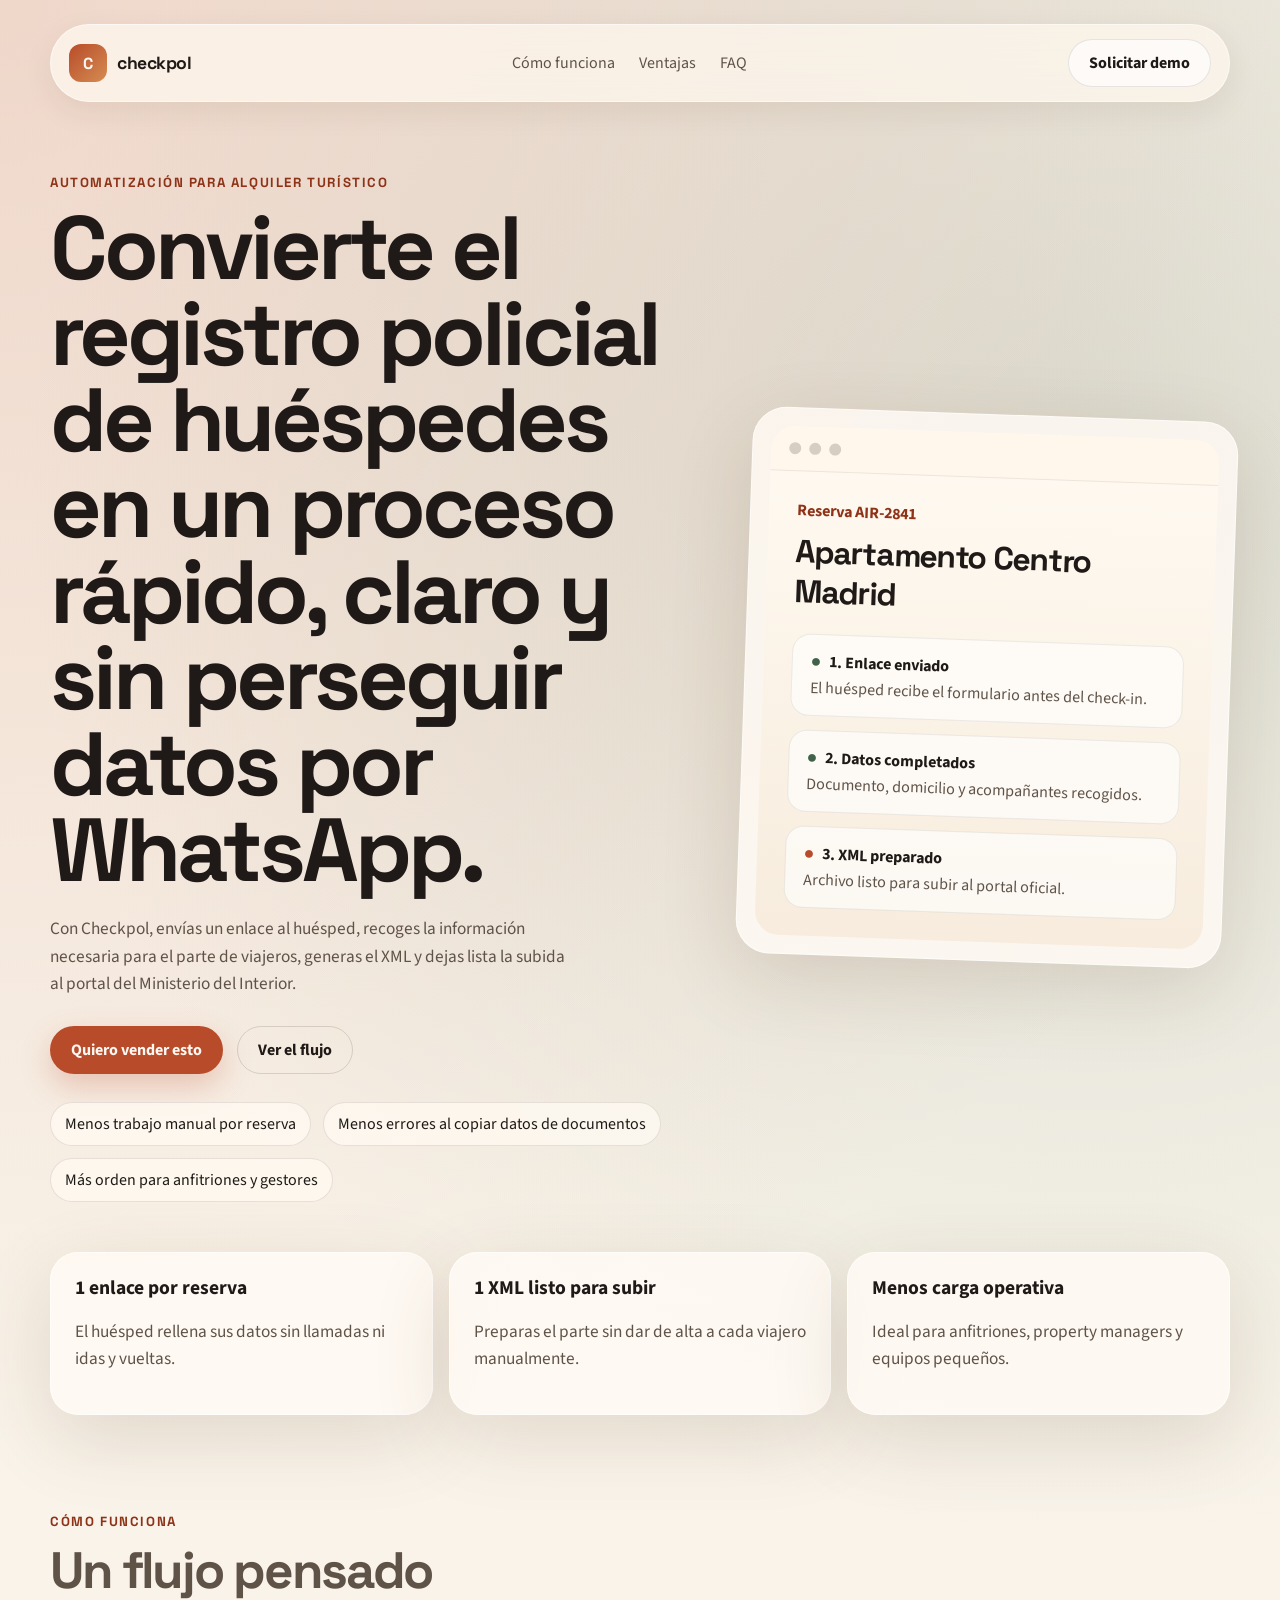
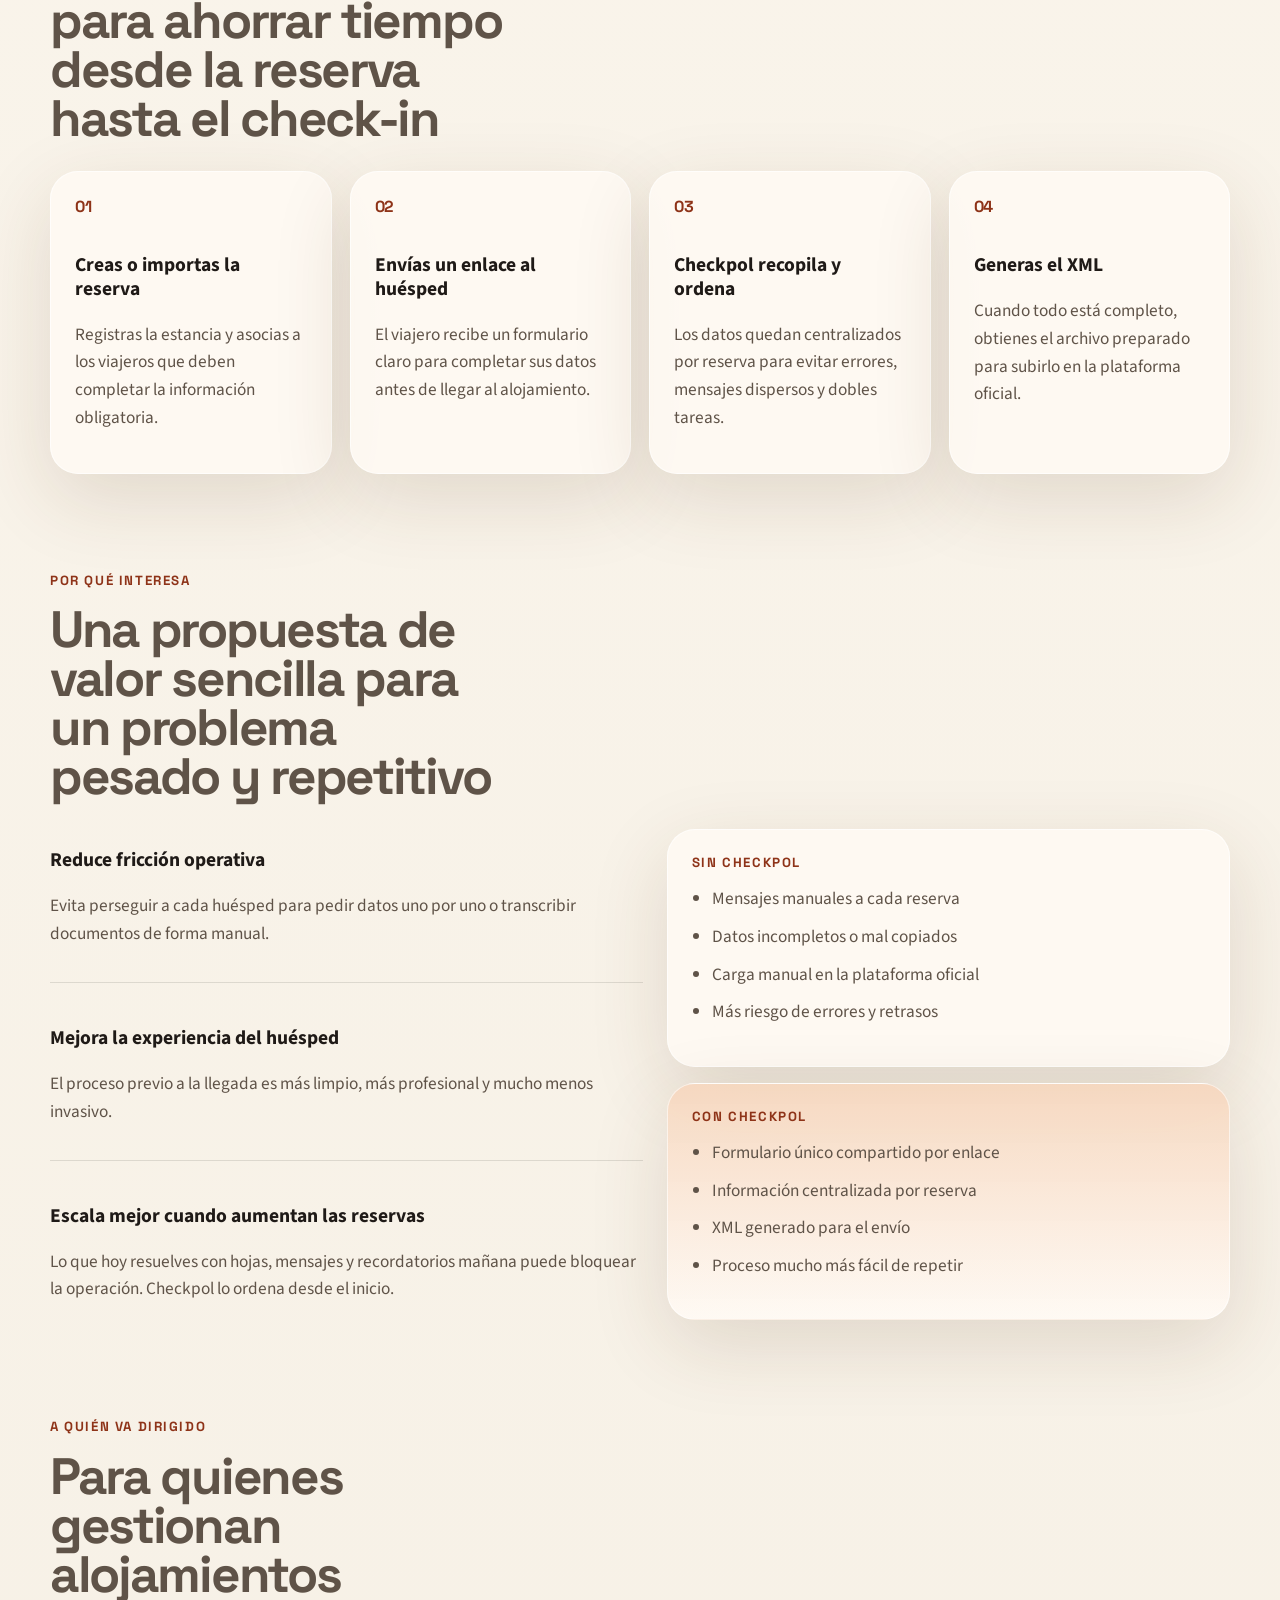
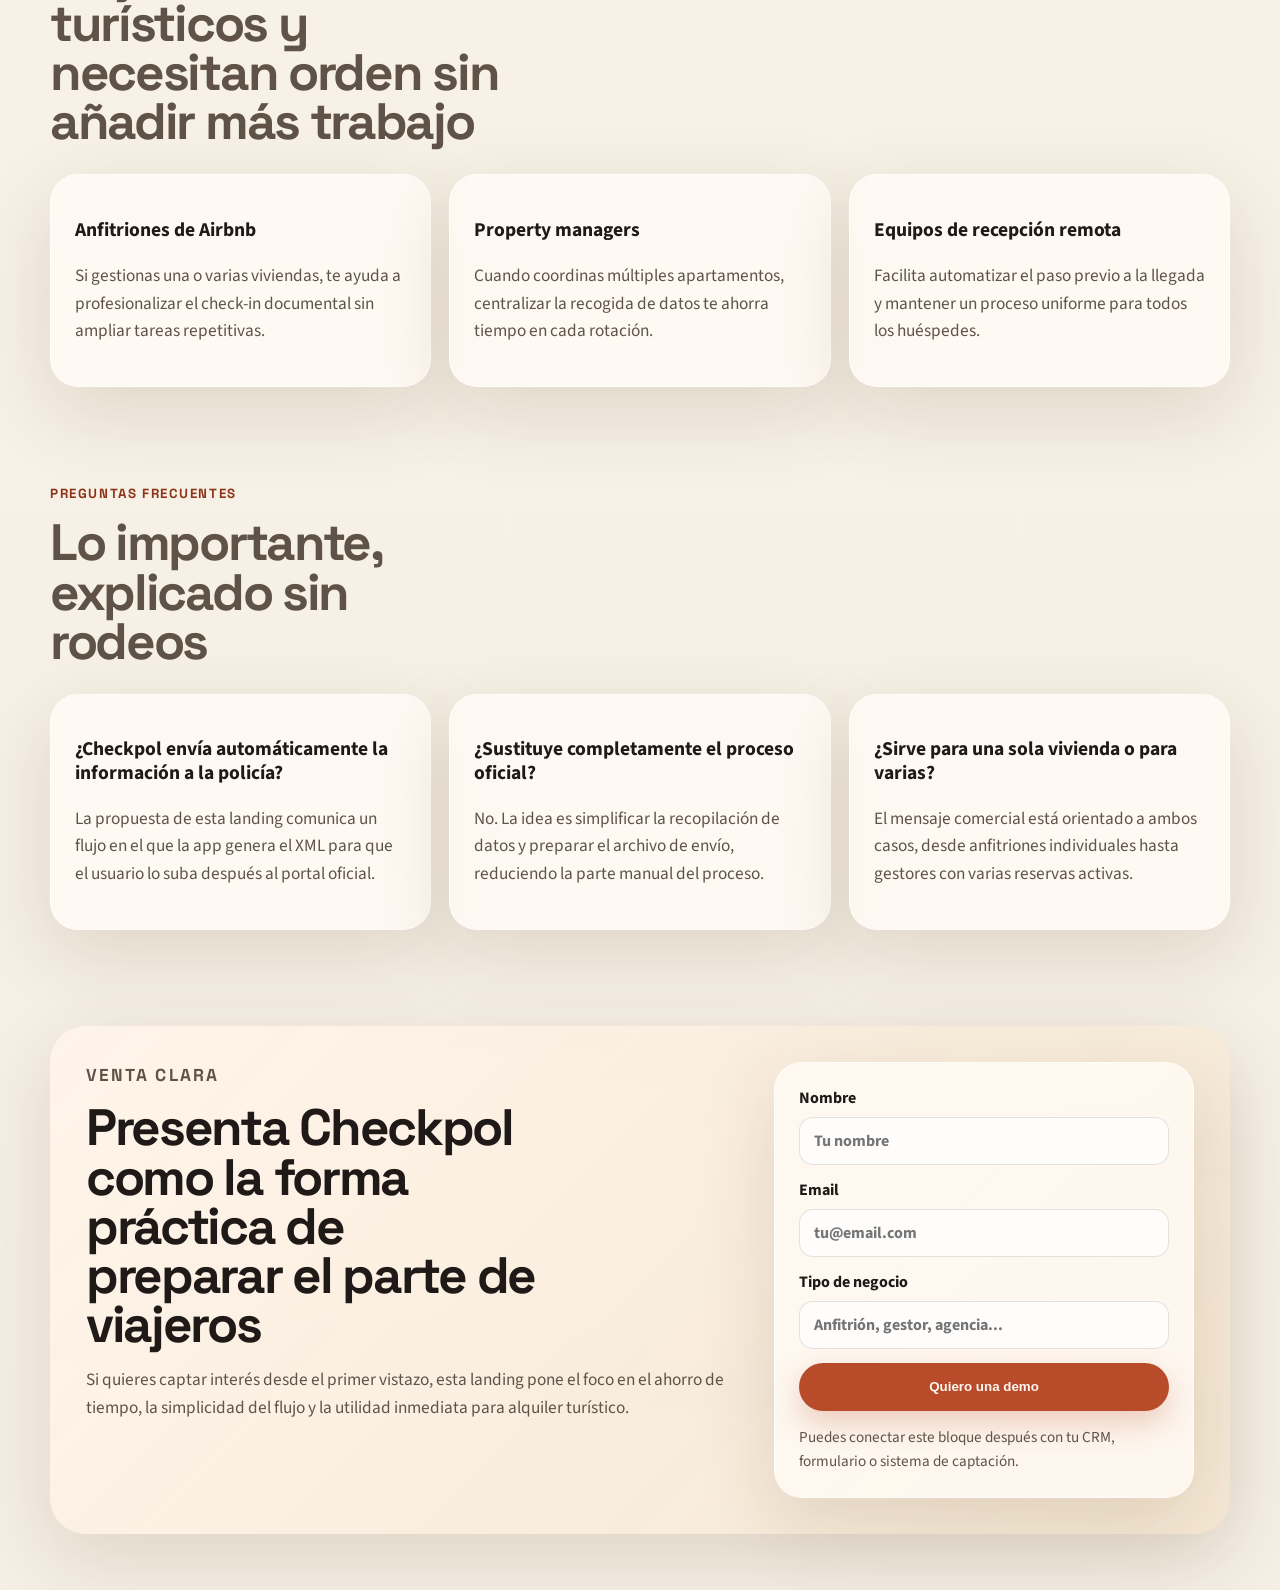
==== index.html @ 75ddf052 "Nueva landing para checkool" ====
<!DOCTYPE html>
<html lang="es">
  <head>
    <meta charset="UTF-8" />
    <meta name="viewport" content="width=device-width, initial-scale=1.0" />
    <title>Checkpol | Gestiona el parte de viajeros sin fricción</title>
    <meta
      name="description"
      content="Checkpol permite a anfitriones turísticos recoger los datos de huéspedes con un enlace, generar el XML y preparar el envío al Ministerio del Interior."
    />
    <link rel="preconnect" href="https://fonts.googleapis.com" />
    <link rel="preconnect" href="https://fonts.gstatic.com" crossorigin />
    <link
      href="https://fonts.googleapis.com/css2?family=Space+Grotesk:wght@400;500;700&family=Source+Sans+3:wght@400;600;700&display=swap"
      rel="stylesheet"
    />
    <link rel="stylesheet" href="./styles.css" />
  </head>
  <body>
    <div class="page-shell">
      <header class="site-header">
        <a class="brand" href="#top" aria-label="Checkpol">
          <span class="brand-mark">C</span>
          <span class="brand-text">checkpol</span>
        </a>
        <nav class="site-nav" aria-label="Principal">
          <a href="#como-funciona">Cómo funciona</a>
          <a href="#ventajas">Ventajas</a>
          <a href="#faq">FAQ</a>
        </nav>
        <a class="button button-secondary" href="#cta">Solicitar demo</a>
      </header>

      <main id="top">
        <section class="hero">
          <div class="hero-copy">
            <p class="eyebrow">Automatización para alquiler turístico</p>
            <h1>
              Convierte el registro policial de huéspedes en un proceso rápido,
              claro y sin perseguir datos por WhatsApp.
            </h1>
            <p class="hero-text">
              Con Checkpol, envías un enlace al huésped, recoges la información
              necesaria para el parte de viajeros, generas el XML y dejas lista
              la subida al portal del Ministerio del Interior.
            </p>
            <div class="hero-actions">
              <a class="button button-primary" href="#cta">Quiero vender esto</a>
              <a class="button button-ghost" href="#como-funciona">Ver el flujo</a>
            </div>
            <ul class="hero-points">
              <li>Menos trabajo manual por reserva</li>
              <li>Menos errores al copiar datos de documentos</li>
              <li>Más orden para anfitriones y gestores</li>
            </ul>
          </div>

          <aside class="hero-card" aria-label="Resumen del producto">
            <div class="mini-window">
              <div class="window-bar">
                <span></span>
                <span></span>
                <span></span>
              </div>
              <div class="reservation-card">
                <p class="reservation-label">Reserva AIR-2841</p>
                <h2>Apartamento Centro Madrid</h2>
                <div class="status-list">
                  <div class="status-item status-done">
                    <strong>1. Enlace enviado</strong>
                    <span>El huésped recibe el formulario antes del check-in.</span>
                  </div>
                  <div class="status-item status-done">
                    <strong>2. Datos completados</strong>
                    <span>Documento, domicilio y acompañantes recogidos.</span>
                  </div>
                  <div class="status-item status-live">
                    <strong>3. XML preparado</strong>
                    <span>Archivo listo para subir al portal oficial.</span>
                  </div>
                </div>
              </div>
            </div>
          </aside>
        </section>

        <section class="proof-strip" aria-label="Beneficios inmediatos">
          <article>
            <strong>1 enlace por reserva</strong>
            <p>El huésped rellena sus datos sin llamadas ni idas y vueltas.</p>
          </article>
          <article>
            <strong>1 XML listo para subir</strong>
            <p>Preparas el parte sin dar de alta a cada viajero manualmente.</p>
          </article>
          <article>
            <strong>Menos carga operativa</strong>
            <p>Ideal para anfitriones, property managers y equipos pequeños.</p>
          </article>
        </section>

        <section class="content-section" id="como-funciona">
          <div class="section-heading">
            <p class="eyebrow">Cómo funciona</p>
            <h2>Un flujo pensado para ahorrar tiempo desde la reserva hasta el check-in</h2>
          </div>
          <div class="steps-grid">
            <article class="step-card">
              <span class="step-number">01</span>
              <h3>Creas o importas la reserva</h3>
              <p>
                Registras la estancia y asocias a los viajeros que deben completar
                la información obligatoria.
              </p>
            </article>
            <article class="step-card">
              <span class="step-number">02</span>
              <h3>Envías un enlace al huésped</h3>
              <p>
                El viajero recibe un formulario claro para completar sus datos
                antes de llegar al alojamiento.
              </p>
            </article>
            <article class="step-card">
              <span class="step-number">03</span>
              <h3>Checkpol recopila y ordena</h3>
              <p>
                Los datos quedan centralizados por reserva para evitar errores,
                mensajes dispersos y dobles tareas.
              </p>
            </article>
            <article class="step-card">
              <span class="step-number">04</span>
              <h3>Generas el XML</h3>
              <p>
                Cuando todo está completo, obtienes el archivo preparado para
                subirlo en la plataforma oficial.
              </p>
            </article>
          </div>
        </section>

        <section class="content-section split-section" id="ventajas">
          <div class="section-heading">
            <p class="eyebrow">Por qué interesa</p>
            <h2>Una propuesta de valor sencilla para un problema pesado y repetitivo</h2>
          </div>
          <div class="split-layout">
            <div class="benefits-panel">
              <article>
                <h3>Reduce fricción operativa</h3>
                <p>
                  Evita perseguir a cada huésped para pedir datos uno por uno o
                  transcribir documentos de forma manual.
                </p>
              </article>
              <article>
                <h3>Mejora la experiencia del huésped</h3>
                <p>
                  El proceso previo a la llegada es más limpio, más profesional y
                  mucho menos invasivo.
                </p>
              </article>
              <article>
                <h3>Escala mejor cuando aumentan las reservas</h3>
                <p>
                  Lo que hoy resuelves con hojas, mensajes y recordatorios mañana
                  puede bloquear la operación. Checkpol lo ordena desde el inicio.
                </p>
              </article>
            </div>
            <div class="pain-panel">
              <div class="pain-card">
                <p class="eyebrow">Sin Checkpol</p>
                <ul>
                  <li>Mensajes manuales a cada reserva</li>
                  <li>Datos incompletos o mal copiados</li>
                  <li>Carga manual en la plataforma oficial</li>
                  <li>Más riesgo de errores y retrasos</li>
                </ul>
              </div>
              <div class="pain-card highlight">
                <p class="eyebrow">Con Checkpol</p>
                <ul>
                  <li>Formulario único compartido por enlace</li>
                  <li>Información centralizada por reserva</li>
                  <li>XML generado para el envío</li>
                  <li>Proceso mucho más fácil de repetir</li>
                </ul>
              </div>
            </div>
          </div>
        </section>

        <section class="content-section audience-section">
          <div class="section-heading">
            <p class="eyebrow">A quién va dirigido</p>
            <h2>Para quienes gestionan alojamientos turísticos y necesitan orden sin añadir más trabajo</h2>
          </div>
          <div class="audience-grid">
            <article>
              <h3>Anfitriones de Airbnb</h3>
              <p>
                Si gestionas una o varias viviendas, te ayuda a profesionalizar el
                check-in documental sin ampliar tareas repetitivas.
              </p>
            </article>
            <article>
              <h3>Property managers</h3>
              <p>
                Cuando coordinas múltiples apartamentos, centralizar la recogida
                de datos te ahorra tiempo en cada rotación.
              </p>
            </article>
            <article>
              <h3>Equipos de recepción remota</h3>
              <p>
                Facilita automatizar el paso previo a la llegada y mantener un
                proceso uniforme para todos los huéspedes.
              </p>
            </article>
          </div>
        </section>

        <section class="content-section faq-section" id="faq">
          <div class="section-heading">
            <p class="eyebrow">Preguntas frecuentes</p>
            <h2>Lo importante, explicado sin rodeos</h2>
          </div>
          <div class="faq-list">
            <article>
              <h3>¿Checkpol envía automáticamente la información a la policía?</h3>
              <p>
                La propuesta de esta landing comunica un flujo en el que la app
                genera el XML para que el usuario lo suba después al portal oficial.
              </p>
            </article>
            <article>
              <h3>¿Sustituye completamente el proceso oficial?</h3>
              <p>
                No. La idea es simplificar la recopilación de datos y preparar el
                archivo de envío, reduciendo la parte manual del proceso.
              </p>
            </article>
            <article>
              <h3>¿Sirve para una sola vivienda o para varias?</h3>
              <p>
                El mensaje comercial está orientado a ambos casos, desde anfitriones
                individuales hasta gestores con varias reservas activas.
              </p>
            </article>
          </div>
        </section>

        <section class="cta-section" id="cta">
          <div class="cta-copy">
            <p class="eyebrow">Venta clara</p>
            <h2>Presenta Checkpol como la forma práctica de preparar el parte de viajeros</h2>
            <p>
              Si quieres captar interés desde el primer vistazo, esta landing pone
              el foco en el ahorro de tiempo, la simplicidad del flujo y la utilidad
              inmediata para alquiler turístico.
            </p>
          </div>
          <form class="cta-form">
            <label>
              Nombre
              <input type="text" name="name" placeholder="Tu nombre" />
            </label>
            <label>
              Email
              <input type="email" name="email" placeholder="tu@email.com" />
            </label>
            <label>
              Tipo de negocio
              <input
                type="text"
                name="business"
                placeholder="Anfitrión, gestor, agencia..."
              />
            </label>
            <button type="button" class="button button-primary button-full">
              Quiero una demo
            </button>
            <p class="form-note">
              Puedes conectar este bloque después con tu CRM, formulario o sistema de captación.
            </p>
          </form>
        </section>
      </main>
    </div>
  </body>
</html>
---- styles.css ----
:root {
  --bg: #f5efe4;
  --bg-strong: #f0e4d0;
  --surface: rgba(255, 251, 245, 0.82);
  --surface-strong: #fffaf1;
  --text: #1f1a17;
  --muted: #5f5348;
  --line: rgba(31, 26, 23, 0.12);
  --accent: #b84c2a;
  --accent-dark: #8e3318;
  --accent-soft: #f6d6bd;
  --green: #40624a;
  --shadow: 0 24px 80px rgba(84, 48, 24, 0.14);
  --radius-lg: 28px;
  --radius-md: 18px;
  --radius-sm: 12px;
}

* {
  box-sizing: border-box;
}

html {
  scroll-behavior: smooth;
}

body {
  margin: 0;
  font-family: "Source Sans 3", sans-serif;
  color: var(--text);
  background:
    radial-gradient(circle at top left, rgba(184, 76, 42, 0.18), transparent 30%),
    radial-gradient(circle at 85% 10%, rgba(64, 98, 74, 0.16), transparent 24%),
    linear-gradient(180deg, #fbf6ed 0%, var(--bg) 100%);
}

a {
  color: inherit;
  text-decoration: none;
}

.page-shell {
  width: min(1180px, calc(100% - 32px));
  margin: 0 auto;
  padding: 24px 0 56px;
}

.site-header {
  position: sticky;
  top: 16px;
  z-index: 20;
  display: flex;
  align-items: center;
  justify-content: space-between;
  gap: 16px;
  padding: 14px 18px;
  background: rgba(255, 248, 239, 0.72);
  backdrop-filter: blur(18px);
  border: 1px solid rgba(255, 255, 255, 0.55);
  border-radius: 999px;
  box-shadow: 0 10px 30px rgba(61, 36, 14, 0.08);
}

.brand {
  display: inline-flex;
  align-items: center;
  gap: 10px;
  font-family: "Space Grotesk", sans-serif;
  font-weight: 700;
  letter-spacing: -0.03em;
}

.brand-mark {
  display: grid;
  place-items: center;
  width: 38px;
  height: 38px;
  border-radius: 12px;
  background: linear-gradient(135deg, var(--accent) 0%, #d58c52 100%);
  color: #fff8f2;
}

.brand-text {
  font-size: 1.1rem;
}

.site-nav {
  display: inline-flex;
  gap: 24px;
  color: var(--muted);
}

.site-nav a:hover {
  color: var(--text);
}

.button {
  display: inline-flex;
  align-items: center;
  justify-content: center;
  min-height: 48px;
  padding: 0 20px;
  border-radius: 999px;
  border: 1px solid transparent;
  font-weight: 700;
  transition: transform 180ms ease, box-shadow 180ms ease, background 180ms ease;
}

.button:hover {
  transform: translateY(-1px);
}

.button-primary {
  background: var(--accent);
  color: #fff7f1;
  box-shadow: 0 12px 30px rgba(184, 76, 42, 0.26);
}

.button-primary:hover {
  background: var(--accent-dark);
}

.button-secondary {
  background: rgba(255, 255, 255, 0.65);
  border-color: rgba(31, 26, 23, 0.1);
}

.button-ghost {
  border-color: rgba(31, 26, 23, 0.14);
  background: transparent;
}

.button-full {
  width: 100%;
}

.hero {
  display: grid;
  grid-template-columns: 1.15fr 0.85fr;
  gap: 36px;
  align-items: center;
  padding: 72px 0 40px;
}

.eyebrow {
  margin: 0 0 14px;
  font-family: "Space Grotesk", sans-serif;
  font-size: 0.83rem;
  font-weight: 700;
  text-transform: uppercase;
  letter-spacing: 0.12em;
  color: var(--accent-dark);
}

.hero h1,
.section-heading h2,
.cta-copy h2 {
  margin: 0;
  font-family: "Space Grotesk", sans-serif;
  font-weight: 700;
  letter-spacing: -0.045em;
  line-height: 0.96;
}

.hero h1 {
  font-size: clamp(3rem, 7vw, 5.8rem);
  max-width: 12ch;
}

.hero-text,
.section-heading,
.cta-copy p,
.faq-list p,
.benefits-panel p,
.audience-grid p,
.proof-strip p,
.step-card p,
.pain-card li,
.form-note {
  color: var(--muted);
  font-size: 1.08rem;
  line-height: 1.6;
}

.hero-text {
  max-width: 58ch;
  margin: 22px 0 0;
}

.hero-actions {
  display: flex;
  flex-wrap: wrap;
  gap: 14px;
  margin-top: 28px;
}

.hero-points {
  display: flex;
  flex-wrap: wrap;
  gap: 12px;
  padding: 0;
  margin: 28px 0 0;
  list-style: none;
}

.hero-points li {
  padding: 10px 14px;
  border-radius: 999px;
  background: rgba(255, 250, 242, 0.75);
  border: 1px solid rgba(31, 26, 23, 0.1);
}

.hero-card,
.step-card,
.pain-card,
.audience-grid article,
.proof-strip article,
.faq-list article,
.cta-form {
  background: var(--surface);
  border: 1px solid rgba(255, 255, 255, 0.6);
  box-shadow: var(--shadow);
}

.hero-card {
  padding: 18px;
  border-radius: 34px;
  transform: rotate(2deg);
}

.mini-window {
  border-radius: 24px;
  overflow: hidden;
  background: linear-gradient(180deg, #fffaf2 0%, #f7ecdd 100%);
}

.window-bar {
  display: flex;
  gap: 8px;
  padding: 16px 18px;
  background: rgba(255, 247, 237, 0.95);
  border-bottom: 1px solid rgba(31, 26, 23, 0.08);
}

.window-bar span {
  width: 12px;
  height: 12px;
  border-radius: 50%;
  background: rgba(95, 83, 72, 0.25);
}

.reservation-card {
  padding: 28px;
}

.reservation-label {
  margin: 0 0 10px;
  color: var(--accent-dark);
  font-weight: 700;
}

.reservation-card h2 {
  margin: 0 0 22px;
  font-family: "Space Grotesk", sans-serif;
  font-size: 2rem;
  letter-spacing: -0.04em;
}

.status-list {
  display: grid;
  gap: 14px;
}

.status-item {
  display: grid;
  gap: 4px;
  padding: 16px 18px;
  border-radius: var(--radius-md);
  border: 1px solid rgba(31, 26, 23, 0.08);
  background: rgba(255, 255, 255, 0.62);
}

.status-item span {
  color: var(--muted);
}

.status-done strong::before,
.status-live strong::before {
  margin-right: 8px;
}

.status-done strong::before {
  content: "●";
  color: var(--green);
}

.status-live strong::before {
  content: "●";
  color: var(--accent);
}

.proof-strip {
  display: grid;
  grid-template-columns: repeat(3, 1fr);
  gap: 16px;
  margin-top: 10px;
}

.proof-strip article,
.step-card,
.audience-grid article,
.faq-list article {
  padding: 24px;
  border-radius: var(--radius-lg);
}

.proof-strip strong,
.step-card h3,
.benefits-panel h3,
.audience-grid h3,
.faq-list h3 {
  font-size: 1.22rem;
  line-height: 1.2;
}

.content-section,
.cta-section {
  margin-top: 96px;
}

.section-heading {
  max-width: 62ch;
  margin-bottom: 28px;
}

.section-heading h2,
.cta-copy h2 {
  font-size: clamp(2.2rem, 4vw, 4rem);
  max-width: 14ch;
}

.steps-grid {
  display: grid;
  grid-template-columns: repeat(4, 1fr);
  gap: 18px;
}

.step-number {
  display: inline-flex;
  margin-bottom: 18px;
  color: var(--accent-dark);
  font-family: "Space Grotesk", sans-serif;
  font-weight: 700;
  letter-spacing: -0.03em;
}

.split-layout {
  display: grid;
  grid-template-columns: 1fr 0.95fr;
  gap: 24px;
}

.benefits-panel {
  display: grid;
  gap: 18px;
}

.benefits-panel article {
  padding: 24px 4px 0 0;
  border-top: 1px solid var(--line);
}

.benefits-panel article:first-child {
  border-top: 0;
  padding-top: 0;
}

.pain-panel {
  display: grid;
  gap: 16px;
}

.pain-card {
  padding: 24px;
  border-radius: var(--radius-lg);
}

.pain-card ul {
  margin: 0;
  padding-left: 20px;
  color: var(--muted);
  display: grid;
  gap: 10px;
}

.pain-card.highlight {
  background: linear-gradient(180deg, rgba(246, 214, 189, 0.9) 0%, rgba(255, 250, 245, 0.88) 100%);
}

.audience-grid {
  display: grid;
  grid-template-columns: repeat(3, 1fr);
  gap: 18px;
}

.faq-list {
  display: grid;
  grid-template-columns: repeat(3, 1fr);
  gap: 18px;
}

.cta-section {
  display: grid;
  grid-template-columns: 1fr 420px;
  gap: 28px;
  align-items: start;
  padding: 36px;
  border-radius: 36px;
  background:
    linear-gradient(135deg, rgba(255, 245, 235, 0.96), rgba(244, 231, 210, 0.92)),
    linear-gradient(180deg, rgba(184, 76, 42, 0.12), transparent);
  box-shadow: var(--shadow);
}

.cta-form {
  display: grid;
  gap: 14px;
  padding: 24px;
  border-radius: 28px;
}

.cta-form label {
  display: grid;
  gap: 8px;
  font-weight: 700;
}

.cta-form input {
  width: 100%;
  min-height: 48px;
  padding: 12px 14px;
  border: 1px solid rgba(31, 26, 23, 0.12);
  border-radius: 14px;
  background: rgba(255, 255, 255, 0.75);
  font: inherit;
  color: var(--text);
}

.cta-form input:focus {
  outline: 2px solid rgba(184, 76, 42, 0.24);
  border-color: rgba(184, 76, 42, 0.4);
}

.form-note {
  margin: 0;
  font-size: 0.95rem;
}

@media (max-width: 1024px) {
  .hero,
  .split-layout,
  .cta-section,
  .steps-grid,
  .faq-list,
  .audience-grid,
  .proof-strip {
    grid-template-columns: 1fr;
  }

  .hero-card {
    transform: none;
  }

  .section-heading h2,
  .cta-copy h2 {
    max-width: none;
  }
}

@media (max-width: 760px) {
  .page-shell {
    width: min(100% - 20px, 1180px);
    padding-top: 12px;
  }

  .site-header {
    flex-wrap: wrap;
    justify-content: center;
    border-radius: 28px;
  }

  .site-nav {
    order: 3;
    width: 100%;
    justify-content: center;
    flex-wrap: wrap;
    gap: 14px;
    font-size: 0.95rem;
  }

  .hero {
    padding-top: 44px;
  }

  .hero h1 {
    max-width: none;
  }

  .content-section,
  .cta-section {
    margin-top: 72px;
  }

  .cta-section {
    padding: 24px;
  }
}
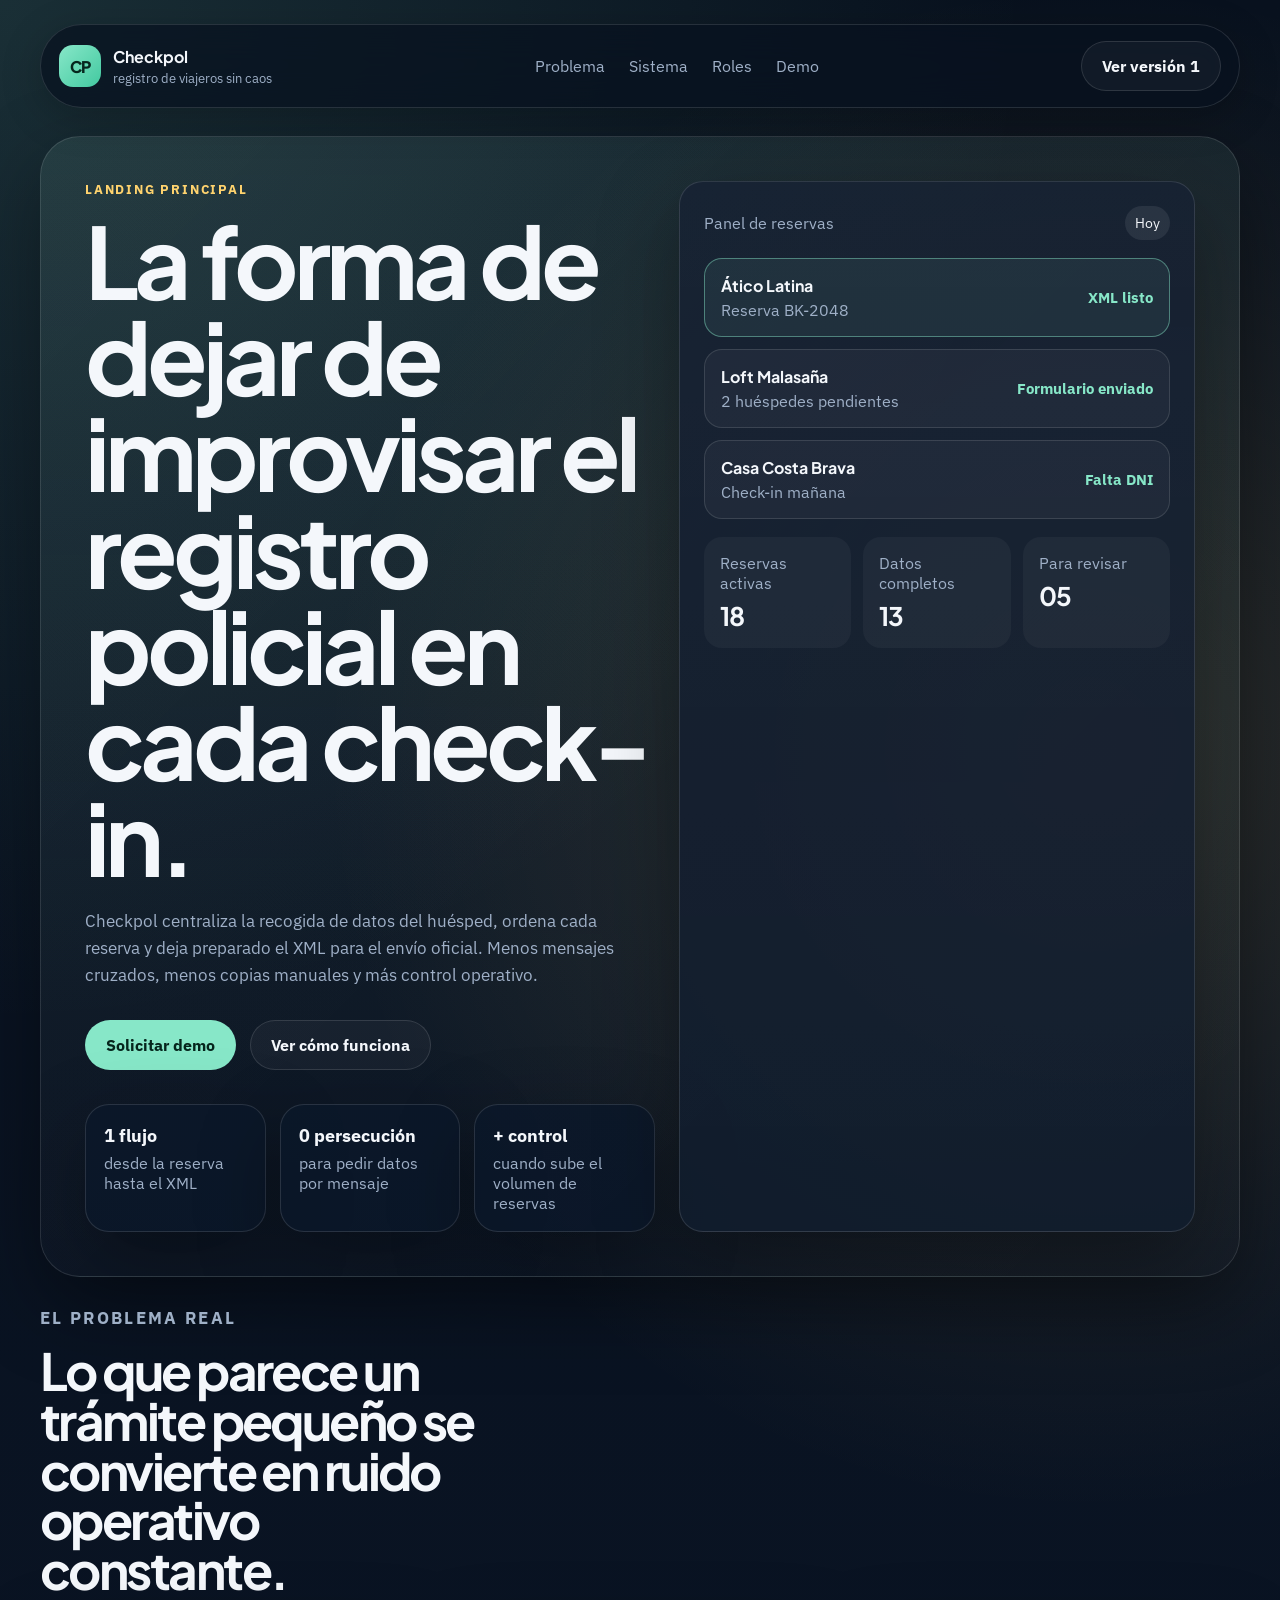
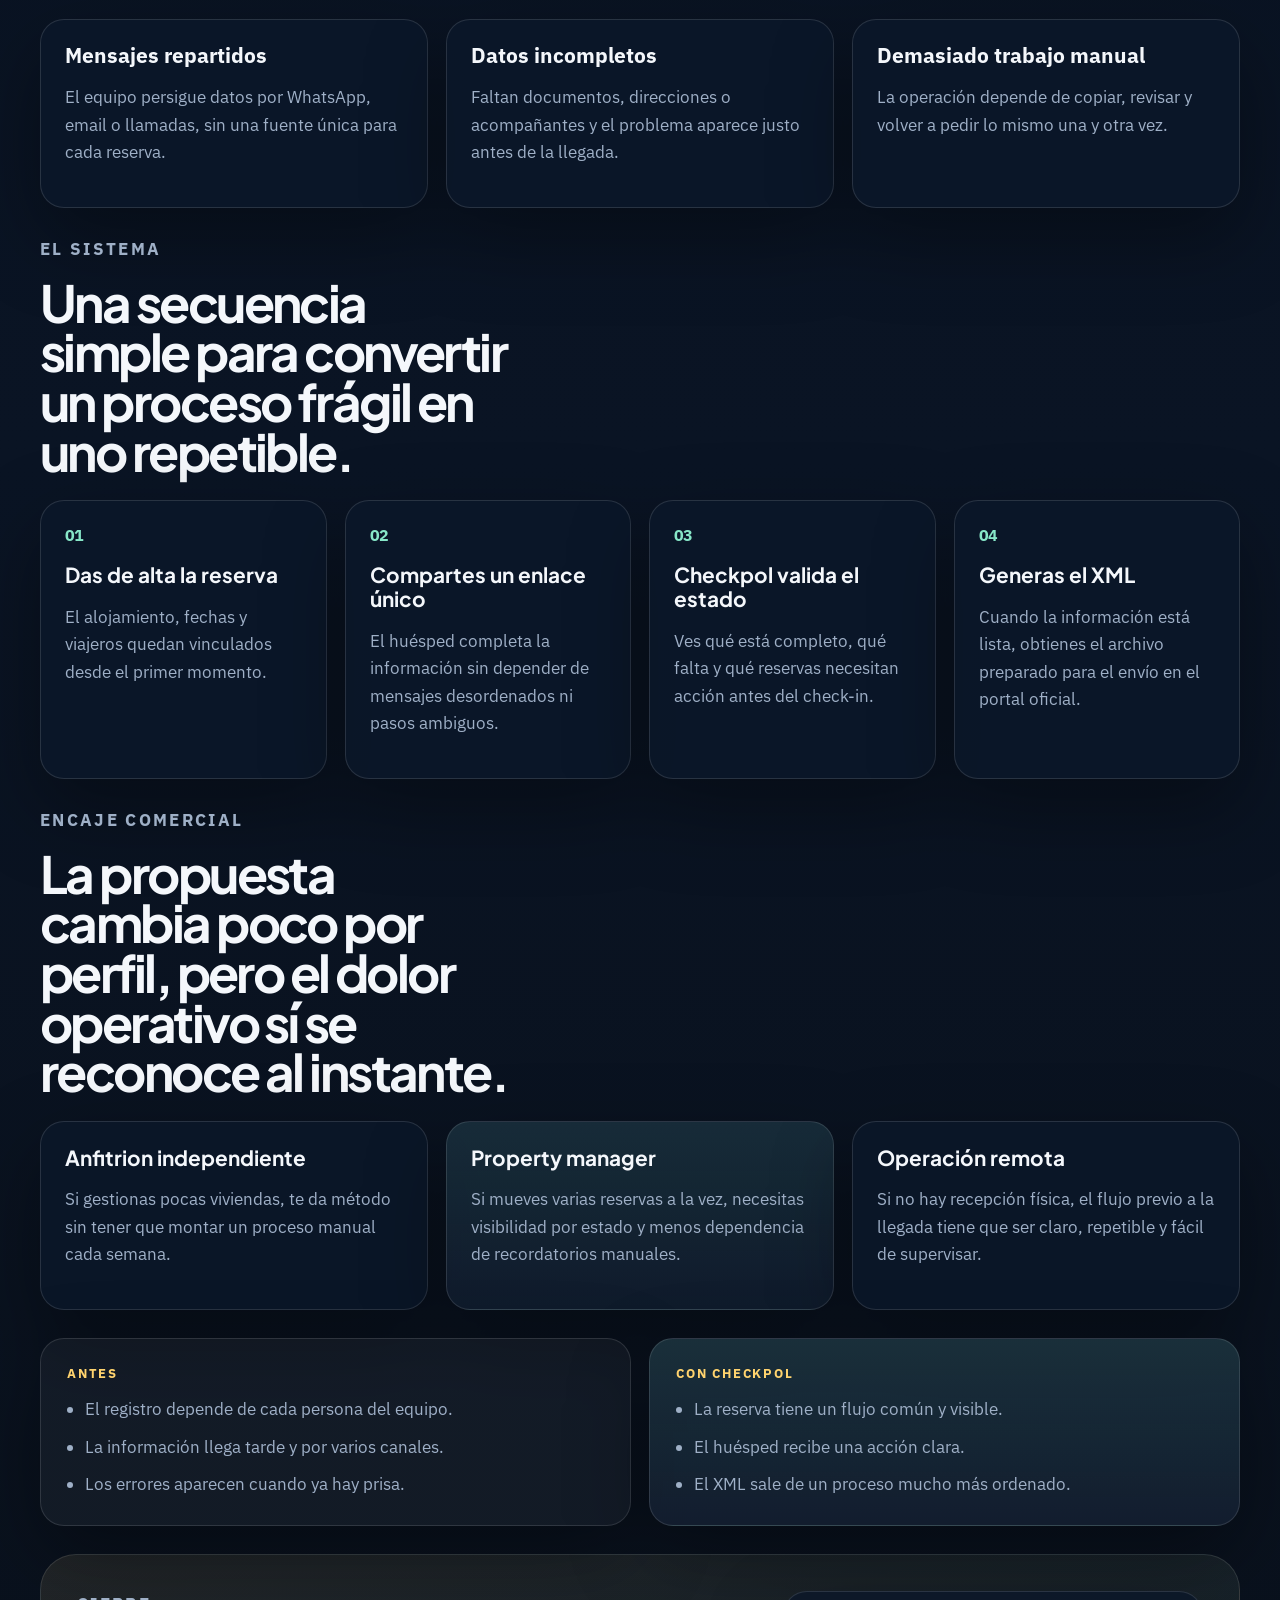
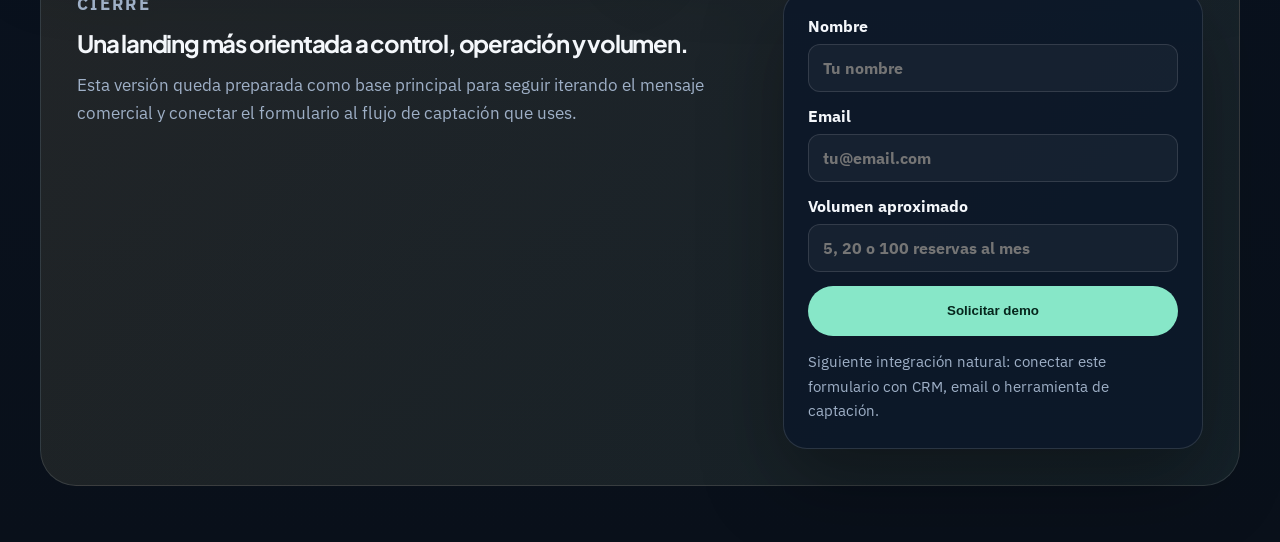
==== commit 734087d4: "Add multiple Checkpol landing variants" ====
--- a/index.html
+++ b/index.html
@@ -3,266 +3,261 @@
   <head>
     <meta charset="UTF-8" />
     <meta name="viewport" content="width=device-width, initial-scale=1.0" />
-    <title>Checkpol | Gestiona el parte de viajeros sin fricción</title>
+    <title>Checkpol | La cabina de control para el registro de huéspedes</title>
     <meta
       name="description"
-      content="Checkpol permite a anfitriones turísticos recoger los datos de huéspedes con un enlace, generar el XML y preparar el envío al Ministerio del Interior."
+      content="Landing principal de Checkpol, enfocada en control operativo, claridad y velocidad para gestores de alojamientos turísticos."
     />
     <link rel="preconnect" href="https://fonts.googleapis.com" />
     <link rel="preconnect" href="https://fonts.gstatic.com" crossorigin />
     <link
-      href="https://fonts.googleapis.com/css2?family=Space+Grotesk:wght@400;500;700&family=Source+Sans+3:wght@400;600;700&display=swap"
+      href="https://fonts.googleapis.com/css2?family=Plus+Jakarta+Sans:wght@500;700;800&family=IBM+Plex+Sans:wght@400;500;600;700&display=swap"
       rel="stylesheet"
     />
-    <link rel="stylesheet" href="./styles.css" />
+    <link rel="stylesheet" href="./styles-v2.css" />
   </head>
   <body>
-    <div class="page-shell">
+    <div class="noise"></div>
+    <div class="layout-shell">
       <header class="site-header">
         <a class="brand" href="#top" aria-label="Checkpol">
-          <span class="brand-mark">C</span>
-          <span class="brand-text">checkpol</span>
+          <span class="brand-mark">CP</span>
+          <span class="brand-copy">
+            <strong>Checkpol</strong>
+            <span>registro de viajeros sin caos</span>
+          </span>
         </a>
+
         <nav class="site-nav" aria-label="Principal">
-          <a href="#como-funciona">Cómo funciona</a>
-          <a href="#ventajas">Ventajas</a>
-          <a href="#faq">FAQ</a>
+          <a href="#problema">Problema</a>
+          <a href="#sistema">Sistema</a>
+          <a href="#roles">Roles</a>
+          <a href="#cta">Demo</a>
         </nav>
-        <a class="button button-secondary" href="#cta">Solicitar demo</a>
+
+        <a class="button button-secondary" href="./landing-v1.html">Ver versión 1</a>
       </header>
 
       <main id="top">
-        <section class="hero">
+        <section class="hero-panel">
           <div class="hero-copy">
-            <p class="eyebrow">Automatización para alquiler turístico</p>
+            <p class="eyebrow">Landing principal</p>
             <h1>
-              Convierte el registro policial de huéspedes en un proceso rápido,
-              claro y sin perseguir datos por WhatsApp.
+              La forma de dejar de improvisar el registro policial en cada
+              check-in.
             </h1>
             <p class="hero-text">
-              Con Checkpol, envías un enlace al huésped, recoges la información
-              necesaria para el parte de viajeros, generas el XML y dejas lista
-              la subida al portal del Ministerio del Interior.
+              Checkpol centraliza la recogida de datos del huésped, ordena cada
+              reserva y deja preparado el XML para el envío oficial. Menos
+              mensajes cruzados, menos copias manuales y más control operativo.
             </p>
+
             <div class="hero-actions">
-              <a class="button button-primary" href="#cta">Quiero vender esto</a>
-              <a class="button button-ghost" href="#como-funciona">Ver el flujo</a>
+              <a class="button button-primary" href="#cta">Solicitar demo</a>
+              <a class="button button-ghost" href="#sistema">Ver cómo funciona</a>
             </div>
-            <ul class="hero-points">
-              <li>Menos trabajo manual por reserva</li>
-              <li>Menos errores al copiar datos de documentos</li>
-              <li>Más orden para anfitriones y gestores</li>
-            </ul>
-          </div>
-
-          <aside class="hero-card" aria-label="Resumen del producto">
-            <div class="mini-window">
-              <div class="window-bar">
-                <span></span>
-                <span></span>
-                <span></span>
+
+            <div class="hero-metrics" aria-label="Indicadores de propuesta">
+              <article>
+                <strong>1 flujo</strong>
+                <span>desde la reserva hasta el XML</span>
+              </article>
+              <article>
+                <strong>0 persecución</strong>
+                <span>para pedir datos por mensaje</span>
+              </article>
+              <article>
+                <strong>+ control</strong>
+                <span>cuando sube el volumen de reservas</span>
+              </article>
+            </div>
+          </div>
+
+          <aside class="hero-dashboard" aria-label="Vista previa de control">
+            <div class="dashboard-card">
+              <div class="dashboard-top">
+                <p>Panel de reservas</p>
+                <span>Hoy</span>
               </div>
-              <div class="reservation-card">
-                <p class="reservation-label">Reserva AIR-2841</p>
-                <h2>Apartamento Centro Madrid</h2>
-                <div class="status-list">
-                  <div class="status-item status-done">
-                    <strong>1. Enlace enviado</strong>
-                    <span>El huésped recibe el formulario antes del check-in.</span>
+
+              <div class="queue-list">
+                <article class="queue-item active">
+                  <div>
+                    <strong>Ático Latina</strong>
+                    <span>Reserva BK-2048</span>
                   </div>
-                  <div class="status-item status-done">
-                    <strong>2. Datos completados</strong>
-                    <span>Documento, domicilio y acompañantes recogidos.</span>
+                  <b>XML listo</b>
+                </article>
+                <article class="queue-item">
+                  <div>
+                    <strong>Loft Malasaña</strong>
+                    <span>2 huéspedes pendientes</span>
                   </div>
-                  <div class="status-item status-live">
-                    <strong>3. XML preparado</strong>
-                    <span>Archivo listo para subir al portal oficial.</span>
+                  <b>Formulario enviado</b>
+                </article>
+                <article class="queue-item">
+                  <div>
+                    <strong>Casa Costa Brava</strong>
+                    <span>Check-in mañana</span>
                   </div>
+                  <b>Falta DNI</b>
+                </article>
+              </div>
+
+              <div class="signal-grid">
+                <div>
+                  <span>Reservas activas</span>
+                  <strong>18</strong>
+                </div>
+                <div>
+                  <span>Datos completos</span>
+                  <strong>13</strong>
+                </div>
+                <div>
+                  <span>Para revisar</span>
+                  <strong>05</strong>
                 </div>
               </div>
             </div>
           </aside>
         </section>
 
-        <section class="proof-strip" aria-label="Beneficios inmediatos">
-          <article>
-            <strong>1 enlace por reserva</strong>
-            <p>El huésped rellena sus datos sin llamadas ni idas y vueltas.</p>
-          </article>
-          <article>
-            <strong>1 XML listo para subir</strong>
-            <p>Preparas el parte sin dar de alta a cada viajero manualmente.</p>
-          </article>
-          <article>
-            <strong>Menos carga operativa</strong>
-            <p>Ideal para anfitriones, property managers y equipos pequeños.</p>
-          </article>
-        </section>
-
-        <section class="content-section" id="como-funciona">
+        <section class="problem-section" id="problema">
           <div class="section-heading">
-            <p class="eyebrow">Cómo funciona</p>
-            <h2>Un flujo pensado para ahorrar tiempo desde la reserva hasta el check-in</h2>
-          </div>
-          <div class="steps-grid">
-            <article class="step-card">
-              <span class="step-number">01</span>
-              <h3>Creas o importas la reserva</h3>
-              <p>
-                Registras la estancia y asocias a los viajeros que deben completar
-                la información obligatoria.
-              </p>
-            </article>
-            <article class="step-card">
-              <span class="step-number">02</span>
-              <h3>Envías un enlace al huésped</h3>
-              <p>
-                El viajero recibe un formulario claro para completar sus datos
-                antes de llegar al alojamiento.
-              </p>
-            </article>
-            <article class="step-card">
-              <span class="step-number">03</span>
-              <h3>Checkpol recopila y ordena</h3>
-              <p>
-                Los datos quedan centralizados por reserva para evitar errores,
-                mensajes dispersos y dobles tareas.
-              </p>
-            </article>
-            <article class="step-card">
-              <span class="step-number">04</span>
+            <p class="eyebrow">El problema real</p>
+            <h2>Lo que parece un trámite pequeño se convierte en ruido operativo constante.</h2>
+          </div>
+
+          <div class="problem-grid">
+            <article>
+              <h3>Mensajes repartidos</h3>
+              <p>
+                El equipo persigue datos por WhatsApp, email o llamadas, sin una
+                fuente única para cada reserva.
+              </p>
+            </article>
+            <article>
+              <h3>Datos incompletos</h3>
+              <p>
+                Faltan documentos, direcciones o acompañantes y el problema aparece
+                justo antes de la llegada.
+              </p>
+            </article>
+            <article>
+              <h3>Demasiado trabajo manual</h3>
+              <p>
+                La operación depende de copiar, revisar y volver a pedir lo mismo
+                una y otra vez.
+              </p>
+            </article>
+          </div>
+        </section>
+
+        <section class="system-section" id="sistema">
+          <div class="section-heading compact">
+            <p class="eyebrow">El sistema</p>
+            <h2>Una secuencia simple para convertir un proceso frágil en uno repetible.</h2>
+          </div>
+
+          <div class="timeline">
+            <article>
+              <span>01</span>
+              <h3>Das de alta la reserva</h3>
+              <p>
+                El alojamiento, fechas y viajeros quedan vinculados desde el primer
+                momento.
+              </p>
+            </article>
+            <article>
+              <span>02</span>
+              <h3>Compartes un enlace único</h3>
+              <p>
+                El huésped completa la información sin depender de mensajes
+                desordenados ni pasos ambiguos.
+              </p>
+            </article>
+            <article>
+              <span>03</span>
+              <h3>Checkpol valida el estado</h3>
+              <p>
+                Ves qué está completo, qué falta y qué reservas necesitan acción
+                antes del check-in.
+              </p>
+            </article>
+            <article>
+              <span>04</span>
               <h3>Generas el XML</h3>
               <p>
-                Cuando todo está completo, obtienes el archivo preparado para
-                subirlo en la plataforma oficial.
-              </p>
-            </article>
-          </div>
-        </section>
-
-        <section class="content-section split-section" id="ventajas">
+                Cuando la información está lista, obtienes el archivo preparado
+                para el envío en el portal oficial.
+              </p>
+            </article>
+          </div>
+        </section>
+
+        <section class="roles-section" id="roles">
           <div class="section-heading">
-            <p class="eyebrow">Por qué interesa</p>
-            <h2>Una propuesta de valor sencilla para un problema pesado y repetitivo</h2>
-          </div>
-          <div class="split-layout">
-            <div class="benefits-panel">
-              <article>
-                <h3>Reduce fricción operativa</h3>
-                <p>
-                  Evita perseguir a cada huésped para pedir datos uno por uno o
-                  transcribir documentos de forma manual.
-                </p>
-              </article>
-              <article>
-                <h3>Mejora la experiencia del huésped</h3>
-                <p>
-                  El proceso previo a la llegada es más limpio, más profesional y
-                  mucho menos invasivo.
-                </p>
-              </article>
-              <article>
-                <h3>Escala mejor cuando aumentan las reservas</h3>
-                <p>
-                  Lo que hoy resuelves con hojas, mensajes y recordatorios mañana
-                  puede bloquear la operación. Checkpol lo ordena desde el inicio.
-                </p>
-              </article>
-            </div>
-            <div class="pain-panel">
-              <div class="pain-card">
-                <p class="eyebrow">Sin Checkpol</p>
-                <ul>
-                  <li>Mensajes manuales a cada reserva</li>
-                  <li>Datos incompletos o mal copiados</li>
-                  <li>Carga manual en la plataforma oficial</li>
-                  <li>Más riesgo de errores y retrasos</li>
-                </ul>
-              </div>
-              <div class="pain-card highlight">
-                <p class="eyebrow">Con Checkpol</p>
-                <ul>
-                  <li>Formulario único compartido por enlace</li>
-                  <li>Información centralizada por reserva</li>
-                  <li>XML generado para el envío</li>
-                  <li>Proceso mucho más fácil de repetir</li>
-                </ul>
-              </div>
-            </div>
-          </div>
-        </section>
-
-        <section class="content-section audience-section">
-          <div class="section-heading">
-            <p class="eyebrow">A quién va dirigido</p>
-            <h2>Para quienes gestionan alojamientos turísticos y necesitan orden sin añadir más trabajo</h2>
-          </div>
-          <div class="audience-grid">
-            <article>
-              <h3>Anfitriones de Airbnb</h3>
-              <p>
-                Si gestionas una o varias viviendas, te ayuda a profesionalizar el
-                check-in documental sin ampliar tareas repetitivas.
-              </p>
-            </article>
-            <article>
-              <h3>Property managers</h3>
-              <p>
-                Cuando coordinas múltiples apartamentos, centralizar la recogida
-                de datos te ahorra tiempo en cada rotación.
-              </p>
-            </article>
-            <article>
-              <h3>Equipos de recepción remota</h3>
-              <p>
-                Facilita automatizar el paso previo a la llegada y mantener un
-                proceso uniforme para todos los huéspedes.
-              </p>
-            </article>
-          </div>
-        </section>
-
-        <section class="content-section faq-section" id="faq">
-          <div class="section-heading">
-            <p class="eyebrow">Preguntas frecuentes</p>
-            <h2>Lo importante, explicado sin rodeos</h2>
-          </div>
-          <div class="faq-list">
-            <article>
-              <h3>¿Checkpol envía automáticamente la información a la policía?</h3>
-              <p>
-                La propuesta de esta landing comunica un flujo en el que la app
-                genera el XML para que el usuario lo suba después al portal oficial.
-              </p>
-            </article>
-            <article>
-              <h3>¿Sustituye completamente el proceso oficial?</h3>
-              <p>
-                No. La idea es simplificar la recopilación de datos y preparar el
-                archivo de envío, reduciendo la parte manual del proceso.
-              </p>
-            </article>
-            <article>
-              <h3>¿Sirve para una sola vivienda o para varias?</h3>
-              <p>
-                El mensaje comercial está orientado a ambos casos, desde anfitriones
-                individuales hasta gestores con varias reservas activas.
-              </p>
-            </article>
+            <p class="eyebrow">Encaje comercial</p>
+            <h2>La propuesta cambia poco por perfil, pero el dolor operativo sí se reconoce al instante.</h2>
+          </div>
+
+          <div class="roles-layout">
+            <article class="role-card">
+              <h3>Anfitrion independiente</h3>
+              <p>
+                Si gestionas pocas viviendas, te da método sin tener que montar un
+                proceso manual cada semana.
+              </p>
+            </article>
+            <article class="role-card highlighted">
+              <h3>Property manager</h3>
+              <p>
+                Si mueves varias reservas a la vez, necesitas visibilidad por
+                estado y menos dependencia de recordatorios manuales.
+              </p>
+            </article>
+            <article class="role-card">
+              <h3>Operación remota</h3>
+              <p>
+                Si no hay recepción física, el flujo previo a la llegada tiene que
+                ser claro, repetible y fácil de supervisar.
+              </p>
+            </article>
+          </div>
+        </section>
+
+        <section class="comparison-section">
+          <div class="comparison-card before">
+            <p class="eyebrow">Antes</p>
+            <ul>
+              <li>El registro depende de cada persona del equipo.</li>
+              <li>La información llega tarde y por varios canales.</li>
+              <li>Los errores aparecen cuando ya hay prisa.</li>
+            </ul>
+          </div>
+
+          <div class="comparison-card after">
+            <p class="eyebrow">Con Checkpol</p>
+            <ul>
+              <li>La reserva tiene un flujo común y visible.</li>
+              <li>El huésped recibe una acción clara.</li>
+              <li>El XML sale de un proceso mucho más ordenado.</li>
+            </ul>
           </div>
         </section>
 
         <section class="cta-section" id="cta">
           <div class="cta-copy">
-            <p class="eyebrow">Venta clara</p>
-            <h2>Presenta Checkpol como la forma práctica de preparar el parte de viajeros</h2>
+            <p class="eyebrow">Cierre</p>
+            <h2>Una landing más orientada a control, operación y volumen.</h2>
             <p>
-              Si quieres captar interés desde el primer vistazo, esta landing pone
-              el foco en el ahorro de tiempo, la simplicidad del flujo y la utilidad
-              inmediata para alquiler turístico.
+              Esta versión queda preparada como base principal para seguir
+              iterando el mensaje comercial y conectar el formulario al flujo de
+              captación que uses.
             </p>
           </div>
-          <form class="cta-form">
+
+          <form class="lead-form">
             <label>
               Nombre
               <input type="text" name="name" placeholder="Tu nombre" />
@@ -272,18 +267,19 @@
               <input type="email" name="email" placeholder="tu@email.com" />
             </label>
             <label>
-              Tipo de negocio
+              Volumen aproximado
               <input
                 type="text"
-                name="business"
-                placeholder="Anfitrión, gestor, agencia..."
+                name="volume"
+                placeholder="5, 20 o 100 reservas al mes"
               />
             </label>
             <button type="button" class="button button-primary button-full">
-              Quiero una demo
+              Solicitar demo
             </button>
             <p class="form-note">
-              Puedes conectar este bloque después con tu CRM, formulario o sistema de captación.
+              Siguiente integración natural: conectar este formulario con CRM,
+              email o herramienta de captación.
             </p>
           </form>
         </section>
--- a/styles-v2.css
+++ b/styles-v2.css
@@ -0,0 +1,548 @@
+:root {
+  --bg: #07111f;
+  --bg-soft: #0d1a2d;
+  --panel: rgba(12, 24, 42, 0.82);
+  --panel-strong: #10213a;
+  --panel-light: rgba(255, 255, 255, 0.08);
+  --text: #f4f7fb;
+  --muted: #9fb0c7;
+  --line: rgba(255, 255, 255, 0.12);
+  --accent: #87e7c8;
+  --accent-strong: #43c9a0;
+  --accent-warm: #ffd36e;
+  --shadow: 0 30px 80px rgba(0, 0, 0, 0.35);
+  --radius-xl: 32px;
+  --radius-lg: 24px;
+  --radius-md: 18px;
+  --radius-sm: 12px;
+}
+
+* {
+  box-sizing: border-box;
+}
+
+html {
+  scroll-behavior: smooth;
+}
+
+body {
+  margin: 0;
+  font-family: "IBM Plex Sans", sans-serif;
+  color: var(--text);
+  background:
+    radial-gradient(circle at top left, rgba(135, 231, 200, 0.14), transparent 26%),
+    radial-gradient(circle at 85% 20%, rgba(255, 211, 110, 0.14), transparent 24%),
+    linear-gradient(180deg, #08111e 0%, #0a1424 55%, #09101a 100%);
+}
+
+a {
+  color: inherit;
+  text-decoration: none;
+}
+
+.noise {
+  position: fixed;
+  inset: 0;
+  pointer-events: none;
+  opacity: 0.1;
+  background-image:
+    linear-gradient(rgba(255, 255, 255, 0.04) 1px, transparent 1px),
+    linear-gradient(90deg, rgba(255, 255, 255, 0.03) 1px, transparent 1px);
+  background-size: 32px 32px;
+}
+
+.layout-shell {
+  position: relative;
+  width: min(1200px, calc(100% - 32px));
+  margin: 0 auto;
+  padding: 24px 0 56px;
+}
+
+.site-header {
+  position: sticky;
+  top: 18px;
+  z-index: 20;
+  display: flex;
+  align-items: center;
+  justify-content: space-between;
+  gap: 20px;
+  padding: 16px 18px;
+  background: rgba(7, 17, 31, 0.72);
+  backdrop-filter: blur(18px);
+  border: 1px solid var(--line);
+  border-radius: 999px;
+  box-shadow: 0 10px 40px rgba(0, 0, 0, 0.22);
+}
+
+.brand {
+  display: inline-flex;
+  align-items: center;
+  gap: 12px;
+}
+
+.brand-mark {
+  display: grid;
+  place-items: center;
+  width: 42px;
+  height: 42px;
+  border-radius: 14px;
+  background: linear-gradient(135deg, var(--accent) 0%, var(--accent-strong) 100%);
+  color: #06261d;
+  font-family: "Plus Jakarta Sans", sans-serif;
+  font-weight: 800;
+  letter-spacing: -0.05em;
+}
+
+.brand-copy {
+  display: grid;
+  gap: 2px;
+}
+
+.brand-copy strong,
+.hero-panel h1,
+.section-heading h2,
+.cta-copy h2,
+.dashboard-card strong,
+.timeline h3,
+.role-card h3 {
+  font-family: "Plus Jakarta Sans", sans-serif;
+}
+
+.brand-copy strong {
+  font-size: 1rem;
+}
+
+.brand-copy span {
+  color: var(--muted);
+  font-size: 0.84rem;
+}
+
+.site-nav {
+  display: inline-flex;
+  gap: 24px;
+  color: var(--muted);
+}
+
+.site-nav a:hover {
+  color: var(--text);
+}
+
+.button {
+  display: inline-flex;
+  align-items: center;
+  justify-content: center;
+  min-height: 50px;
+  padding: 0 20px;
+  border: 1px solid transparent;
+  border-radius: 999px;
+  font-weight: 700;
+  transition: transform 180ms ease, background 180ms ease, border-color 180ms ease;
+}
+
+.button:hover {
+  transform: translateY(-1px);
+}
+
+.button-primary {
+  background: var(--accent);
+  color: #06261d;
+}
+
+.button-primary:hover {
+  background: var(--accent-strong);
+}
+
+.button-secondary,
+.button-ghost {
+  border-color: var(--line);
+  background: rgba(255, 255, 255, 0.04);
+}
+
+.button-ghost:hover,
+.button-secondary:hover {
+  background: rgba(255, 255, 255, 0.08);
+}
+
+.button-full {
+  width: 100%;
+}
+
+.hero-panel,
+.problem-section,
+.system-section,
+.roles-section,
+.comparison-section,
+.cta-section {
+  margin-top: 28px;
+}
+
+.hero-panel {
+  display: grid;
+  grid-template-columns: 1.05fr 0.95fr;
+  gap: 24px;
+  align-items: stretch;
+  padding: 44px;
+  border: 1px solid var(--line);
+  border-radius: 40px;
+  background:
+    linear-gradient(135deg, rgba(255, 255, 255, 0.03), rgba(255, 255, 255, 0.01)),
+    linear-gradient(180deg, rgba(135, 231, 200, 0.06), transparent);
+  box-shadow: var(--shadow);
+}
+
+.eyebrow {
+  margin: 0 0 14px;
+  color: var(--accent-warm);
+  text-transform: uppercase;
+  letter-spacing: 0.14em;
+  font-size: 0.8rem;
+  font-weight: 700;
+}
+
+.hero-panel h1,
+.section-heading h2,
+.cta-copy h2 {
+  margin: 0;
+  letter-spacing: -0.05em;
+  line-height: 0.97;
+}
+
+.hero-panel h1 {
+  max-width: 11ch;
+  font-size: clamp(3.2rem, 8vw, 6.2rem);
+}
+
+.hero-text,
+.section-heading p,
+.problem-grid p,
+.timeline p,
+.role-card p,
+.comparison-card li,
+.cta-copy p,
+.form-note {
+  color: var(--muted);
+  line-height: 1.65;
+  font-size: 1.04rem;
+}
+
+.hero-text {
+  max-width: 58ch;
+  margin: 22px 0 0;
+}
+
+.hero-actions {
+  display: flex;
+  flex-wrap: wrap;
+  gap: 14px;
+  margin-top: 30px;
+}
+
+.hero-metrics {
+  display: grid;
+  grid-template-columns: repeat(3, 1fr);
+  gap: 14px;
+  margin-top: 34px;
+}
+
+.hero-metrics article,
+.problem-grid article,
+.timeline article,
+.role-card,
+.comparison-card,
+.lead-form,
+.dashboard-card {
+  border: 1px solid var(--line);
+  border-radius: var(--radius-lg);
+  background: var(--panel);
+  box-shadow: var(--shadow);
+}
+
+.hero-metrics article {
+  padding: 18px;
+}
+
+.hero-metrics strong {
+  display: block;
+  margin-bottom: 6px;
+  font-size: 1.15rem;
+}
+
+.hero-metrics span {
+  color: var(--muted);
+}
+
+.hero-dashboard {
+  display: flex;
+}
+
+.dashboard-card {
+  width: 100%;
+  padding: 24px;
+  background:
+    linear-gradient(180deg, rgba(255, 255, 255, 0.04), rgba(255, 255, 255, 0.02)),
+    var(--panel);
+}
+
+.dashboard-top,
+.queue-item,
+.signal-grid {
+  display: grid;
+}
+
+.dashboard-top {
+  grid-template-columns: 1fr auto;
+  align-items: center;
+  gap: 12px;
+  margin-bottom: 18px;
+}
+
+.dashboard-top p,
+.queue-item span,
+.signal-grid span {
+  margin: 0;
+  color: var(--muted);
+}
+
+.dashboard-top span {
+  padding: 8px 10px;
+  border-radius: 999px;
+  background: rgba(255, 255, 255, 0.08);
+  font-size: 0.85rem;
+}
+
+.queue-list {
+  display: grid;
+  gap: 12px;
+}
+
+.queue-item {
+  grid-template-columns: 1fr auto;
+  gap: 16px;
+  align-items: center;
+  padding: 16px;
+  border: 1px solid var(--line);
+  border-radius: var(--radius-md);
+  background: rgba(255, 255, 255, 0.04);
+}
+
+.queue-item.active {
+  border-color: rgba(135, 231, 200, 0.45);
+  background: rgba(135, 231, 200, 0.08);
+}
+
+.queue-item strong {
+  display: block;
+  margin-bottom: 4px;
+}
+
+.queue-item b {
+  font-size: 0.92rem;
+  color: var(--accent);
+}
+
+.signal-grid {
+  grid-template-columns: repeat(3, 1fr);
+  gap: 12px;
+  margin-top: 18px;
+}
+
+.signal-grid div {
+  padding: 16px;
+  border-radius: var(--radius-md);
+  background: rgba(255, 255, 255, 0.04);
+}
+
+.signal-grid strong {
+  display: block;
+  margin-top: 6px;
+  font-size: 1.6rem;
+  letter-spacing: -0.04em;
+}
+
+.section-heading {
+  max-width: 58ch;
+  margin-bottom: 24px;
+}
+
+.section-heading.compact {
+  max-width: 52ch;
+}
+
+.section-heading h2 {
+  font-size: clamp(2rem, 4vw, 4rem);
+  max-width: 13ch;
+}
+
+.problem-grid,
+.roles-layout,
+.comparison-section {
+  display: grid;
+  gap: 18px;
+}
+
+.problem-grid,
+.roles-layout {
+  grid-template-columns: repeat(3, 1fr);
+}
+
+.problem-grid article,
+.role-card {
+  padding: 24px;
+}
+
+.problem-grid h3,
+.comparison-card ul,
+.lead-form label {
+  margin: 0;
+}
+
+.timeline {
+  display: grid;
+  grid-template-columns: repeat(4, 1fr);
+  gap: 18px;
+}
+
+.timeline article {
+  padding: 24px;
+}
+
+.timeline span {
+  display: inline-flex;
+  margin-bottom: 18px;
+  color: var(--accent);
+  font-weight: 800;
+  letter-spacing: -0.04em;
+}
+
+.timeline h3,
+.problem-grid h3,
+.role-card h3 {
+  margin: 0 0 12px;
+  font-size: 1.3rem;
+  line-height: 1.15;
+}
+
+.role-card.highlighted {
+  background:
+    linear-gradient(180deg, rgba(135, 231, 200, 0.1), rgba(255, 255, 255, 0.02)),
+    var(--panel);
+}
+
+.comparison-section {
+  grid-template-columns: 1fr 1fr;
+}
+
+.comparison-card {
+  padding: 26px;
+}
+
+.comparison-card ul {
+  padding-left: 18px;
+}
+
+.comparison-card li + li {
+  margin-top: 10px;
+}
+
+.before {
+  background: rgba(255, 255, 255, 0.04);
+}
+
+.after {
+  background:
+    linear-gradient(180deg, rgba(135, 231, 200, 0.12), rgba(255, 255, 255, 0.03)),
+    var(--panel);
+}
+
+.cta-section {
+  display: grid;
+  grid-template-columns: 1fr 420px;
+  gap: 24px;
+  align-items: start;
+  padding: 36px;
+  border: 1px solid var(--line);
+  border-radius: 36px;
+  background:
+    linear-gradient(135deg, rgba(255, 211, 110, 0.08), rgba(135, 231, 200, 0.06)),
+    rgba(255, 255, 255, 0.02);
+}
+
+.lead-form {
+  display: grid;
+  gap: 14px;
+  padding: 24px;
+}
+
+.lead-form label {
+  display: grid;
+  gap: 8px;
+  font-weight: 700;
+}
+
+.lead-form input {
+  width: 100%;
+  min-height: 48px;
+  padding: 12px 14px;
+  border: 1px solid var(--line);
+  border-radius: var(--radius-sm);
+  background: rgba(255, 255, 255, 0.04);
+  color: var(--text);
+  font: inherit;
+}
+
+.lead-form input:focus {
+  outline: 2px solid rgba(135, 231, 200, 0.25);
+  border-color: rgba(135, 231, 200, 0.5);
+}
+
+.form-note {
+  margin: 0;
+  font-size: 0.94rem;
+}
+
+@media (max-width: 1100px) {
+  .hero-panel,
+  .cta-section,
+  .problem-grid,
+  .roles-layout,
+  .comparison-section,
+  .timeline,
+  .hero-metrics {
+    grid-template-columns: 1fr;
+  }
+
+  .hero-panel h1,
+  .section-heading h2 {
+    max-width: none;
+  }
+}
+
+@media (max-width: 760px) {
+  .layout-shell {
+    width: min(100% - 20px, 1200px);
+    padding-top: 12px;
+  }
+
+  .site-header {
+    flex-wrap: wrap;
+    justify-content: center;
+    border-radius: 28px;
+  }
+
+  .site-nav {
+    order: 3;
+    width: 100%;
+    justify-content: center;
+    flex-wrap: wrap;
+    gap: 14px;
+  }
+
+  .hero-panel,
+  .cta-section {
+    padding: 24px;
+  }
+
+  .hero-panel h1 {
+    font-size: clamp(2.7rem, 14vw, 4.4rem);
+  }
+}
